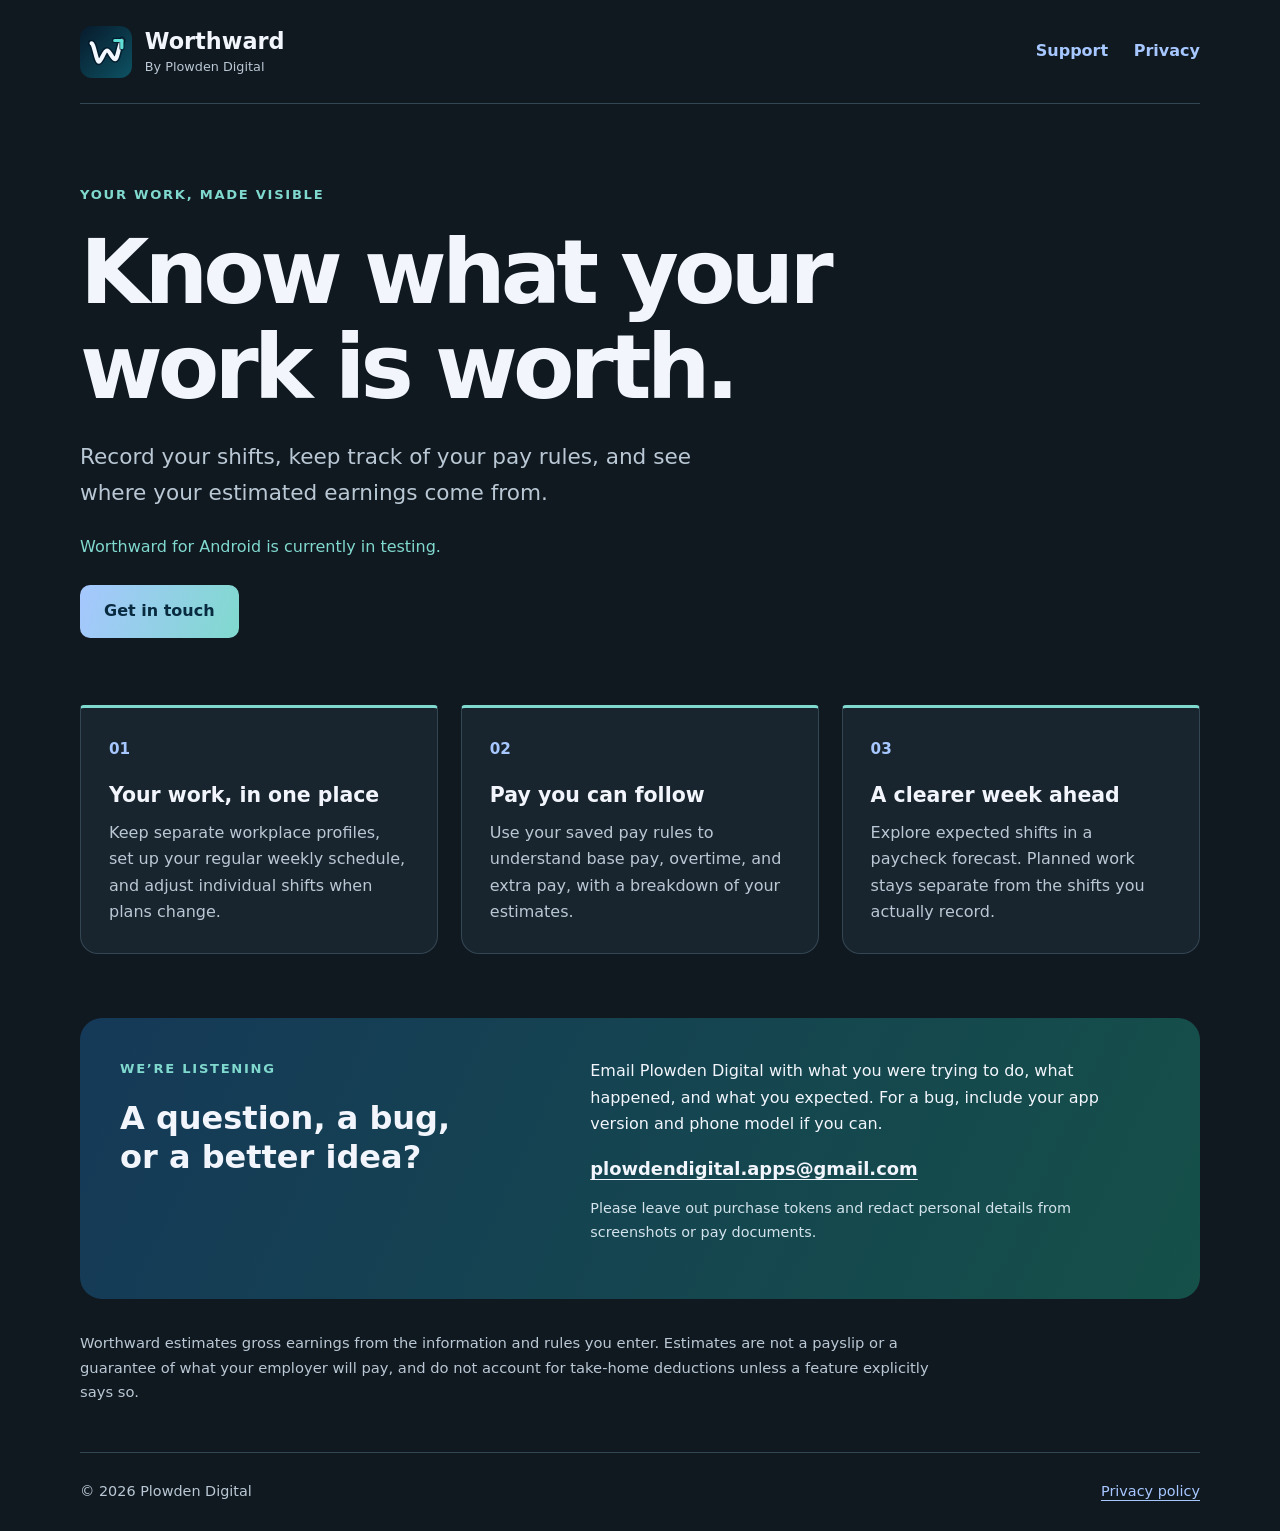
==== index.html @ e069a238 "Add Worthward website and privacy policy" ====
<!doctype html>
<html lang="en">
<head>
  <meta charset="utf-8">
  <meta name="viewport" content="width=device-width, initial-scale=1">
  <meta name="description" content="Worthward helps you record shifts, understand your pay rules, and estimate gross earnings. An Android app by Plowden Digital.">
  <meta name="theme-color" content="#101820">
  <title>Worthward | Plowden Digital</title>
  <link rel="icon" href="assets/worthward.svg" type="image/svg+xml">
  <link rel="stylesheet" href="styles.css">
</head>
<body>
  <a class="skip" href="#main">Skip to content</a>
  <header class="site-header wrap">
    <a class="brand" href="index.html" aria-label="Worthward home"><img src="assets/worthward.svg" width="52" height="52" alt=""><span>Worthward<small>By Plowden Digital</small></span></a>
    <nav aria-label="Main navigation"><a href="#support">Support</a><a href="privacy.html">Privacy</a></nav>
  </header>
  <main id="main" class="wrap">
    <section class="hero" aria-labelledby="intro">
      <p class="eyebrow">YOUR WORK, MADE VISIBLE</p>
      <h1 id="intro">Know what your<br>work is worth.</h1>
      <p class="lead">Record your shifts, keep track of your pay rules, and see where your estimated earnings come from.</p>
      <p class="availability">Worthward for Android is currently in testing.</p>
      <a class="button" href="#support">Get in touch</a>
    </section>
    <section class="features" aria-label="What Worthward helps you do">
      <article><span class="number" aria-hidden="true">01</span><h2>Your work, in one place</h2><p>Keep separate workplace profiles, set up your regular weekly schedule, and adjust individual shifts when plans change.</p></article>
      <article><span class="number" aria-hidden="true">02</span><h2>Pay you can follow</h2><p>Use your saved pay rules to understand base pay, overtime, and extra pay, with a breakdown of your estimates.</p></article>
      <article><span class="number" aria-hidden="true">03</span><h2>A clearer week ahead</h2><p>Explore expected shifts in a paycheck forecast. Planned work stays separate from the shifts you actually record.</p></article>
    </section>
    <section class="support-panel" id="support" aria-labelledby="support-title">
      <div><p class="eyebrow">WE’RE LISTENING</p><h2 id="support-title">A question, a bug,<br>or a better idea?</h2></div>
      <div><p>Email Plowden Digital with what you were trying to do, what happened, and what you expected. For a bug, include your app version and phone model if you can.</p><a class="contact" href="mailto:plowdendigital.apps@gmail.com">plowdendigital.apps@gmail.com</a><p class="fine">Please leave out purchase tokens and redact personal details from screenshots or pay documents.</p></div>
    </section>
    <p class="estimate-note">Worthward estimates gross earnings from the information and rules you enter. Estimates are not a payslip or a guarantee of what your employer will pay, and do not account for take-home deductions unless a feature explicitly says so.</p>
  </main>
  <footer class="wrap"><span>© 2026 Plowden Digital</span><a href="privacy.html">Privacy policy</a></footer>
</body>
</html>
---- styles.css ----
:root{color-scheme:dark;--bg:#101820;--panel:#18242e;--ink:#f2f6fc;--muted:#b9c8d4;--blue:#a6c7ff;--teal:#80d9ce;--line:#334653}
*{box-sizing:border-box}html{scroll-behavior:smooth;scroll-padding-top:1.5rem}body{margin:0;background:var(--bg);color:var(--ink);font-family:system-ui,-apple-system,"Segoe UI",sans-serif;font-size:1rem;line-height:1.65}a{color:var(--blue);text-underline-offset:.25em}a:hover{color:var(--teal)}a:focus-visible{outline:3px solid var(--teal);outline-offset:6px;border-radius:3px}.wrap{width:min(1120px,calc(100% - 3rem));margin-inline:auto}.site-header{display:flex;justify-content:space-between;align-items:center;gap:1.5rem;padding-block:1.6rem;border-bottom:1px solid var(--line)}.brand{display:flex;align-items:center;gap:.8rem;text-decoration:none;color:var(--ink);font-size:1.4rem;font-weight:750;line-height:1.3}.brand img{flex-shrink:0}.brand small{display:block;font-size:.8rem;font-weight:400;color:var(--muted);margin-top:.2rem}nav{display:flex;gap:1.6rem}nav a{text-decoration:none;font-weight:600}.skip{position:absolute;top:-100px;left:1rem;z-index:10;background:var(--ink);color:var(--bg);padding:.6rem 1rem}.skip:focus{top:1rem}.hero{padding:5rem 0 4.2rem;max-width:800px}.eyebrow{font-size:.82rem;letter-spacing:.13em;font-weight:750;color:var(--teal);margin:0 0 1.2rem}.hero h1{font-size:clamp(2.75rem,7vw,5.6rem);letter-spacing:-.055em;line-height:1.06;margin:0 0 1.5rem}.lead{font-size:1.35rem;color:var(--muted);max-width:620px}.availability{color:var(--teal);margin:1.5rem 0}.button{display:inline-block;background:linear-gradient(110deg,var(--blue),var(--teal));color:#092b40;font-weight:750;text-decoration:none;padding:.85rem 1.5rem;border-radius:10px}.button:hover{color:#092b40;background:var(--teal)}.features{display:grid;grid-template-columns:repeat(3,1fr);gap:1.4rem}.features article{padding:1.75rem;background:var(--panel);border:1px solid var(--line);border-top:3px solid var(--teal);border-radius:4px 4px 18px 18px}.number{font-weight:650;color:var(--blue);font-size:.95rem}.features h2{font-size:1.28rem;line-height:1.3;margin:1.2rem 0 .7rem}.features p{color:var(--muted);margin:0}.support-panel{margin-top:4rem;padding:2.5rem;display:grid;grid-template-columns:1fr 1.3fr;gap:2rem;border-radius:22px;background:linear-gradient(115deg,#153958,#155049)}.support-panel h2{font-size:2rem;line-height:1.2;margin:0}.support-panel p:first-child{margin-top:0}.contact{color:var(--ink);font-size:1.12rem;font-weight:650;overflow-wrap:anywhere}.fine{font-size:.9rem;color:#d3e3ec}.estimate-note{color:var(--muted);font-size:.92rem;max-width:850px;margin:2rem 0 3rem}footer{display:flex;justify-content:space-between;gap:1rem;border-top:1px solid var(--line);padding-block:1.7rem;color:var(--muted);font-size:.9rem}.policy{max-width:800px;padding:3.5rem 0}.policy h1{font-size:clamp(2.3rem,6vw,3.5rem);line-height:1.12;letter-spacing:-.035em;margin:0 0 1rem}.policy h2{font-size:1.4rem;line-height:1.3;color:var(--blue);margin:2.4rem 0 .9rem}.policy p,.policy li{color:#d4dee7}.policy li{margin-bottom:.55rem}.policy ul{padding-left:1.4rem}.policy .date{font-size:.9rem;color:var(--muted)}.policy .summary{border-left:4px solid var(--teal);padding:1rem 1.3rem;background:var(--panel);margin:1.8rem 0}.policy .summary p{margin:0}.policy a{overflow-wrap:anywhere}.policy-nav{display:flex;flex-wrap:wrap;gap:.45rem 1.3rem;margin:1.7rem 0;font-size:.95rem}.policy-nav a{white-space:normal}
@media(max-width:750px){.features{grid-template-columns:1fr}.support-panel{grid-template-columns:1fr;padding:1.7rem}.hero{padding-block:3.2rem}.features article{padding:1.5rem}.site-header{flex-wrap:wrap}.support-panel h2 br{display:none}}
@media(max-width:400px){.wrap{width:calc(100% - 2rem)}.site-header{gap:1rem}nav{gap:1.3rem}.hero h1{font-size:2.75rem}footer{flex-wrap:wrap}}
@media(prefers-reduced-motion:reduce){html{scroll-behavior:auto}}
@media print{body{background:white;color:black}.site-header nav,.policy-nav,.skip{display:none}.policy p,.policy li,.policy h2,a,footer{color:black}.policy{max-width:none;padding:1rem 0}.policy .summary{background:transparent}.wrap{width:100%}}
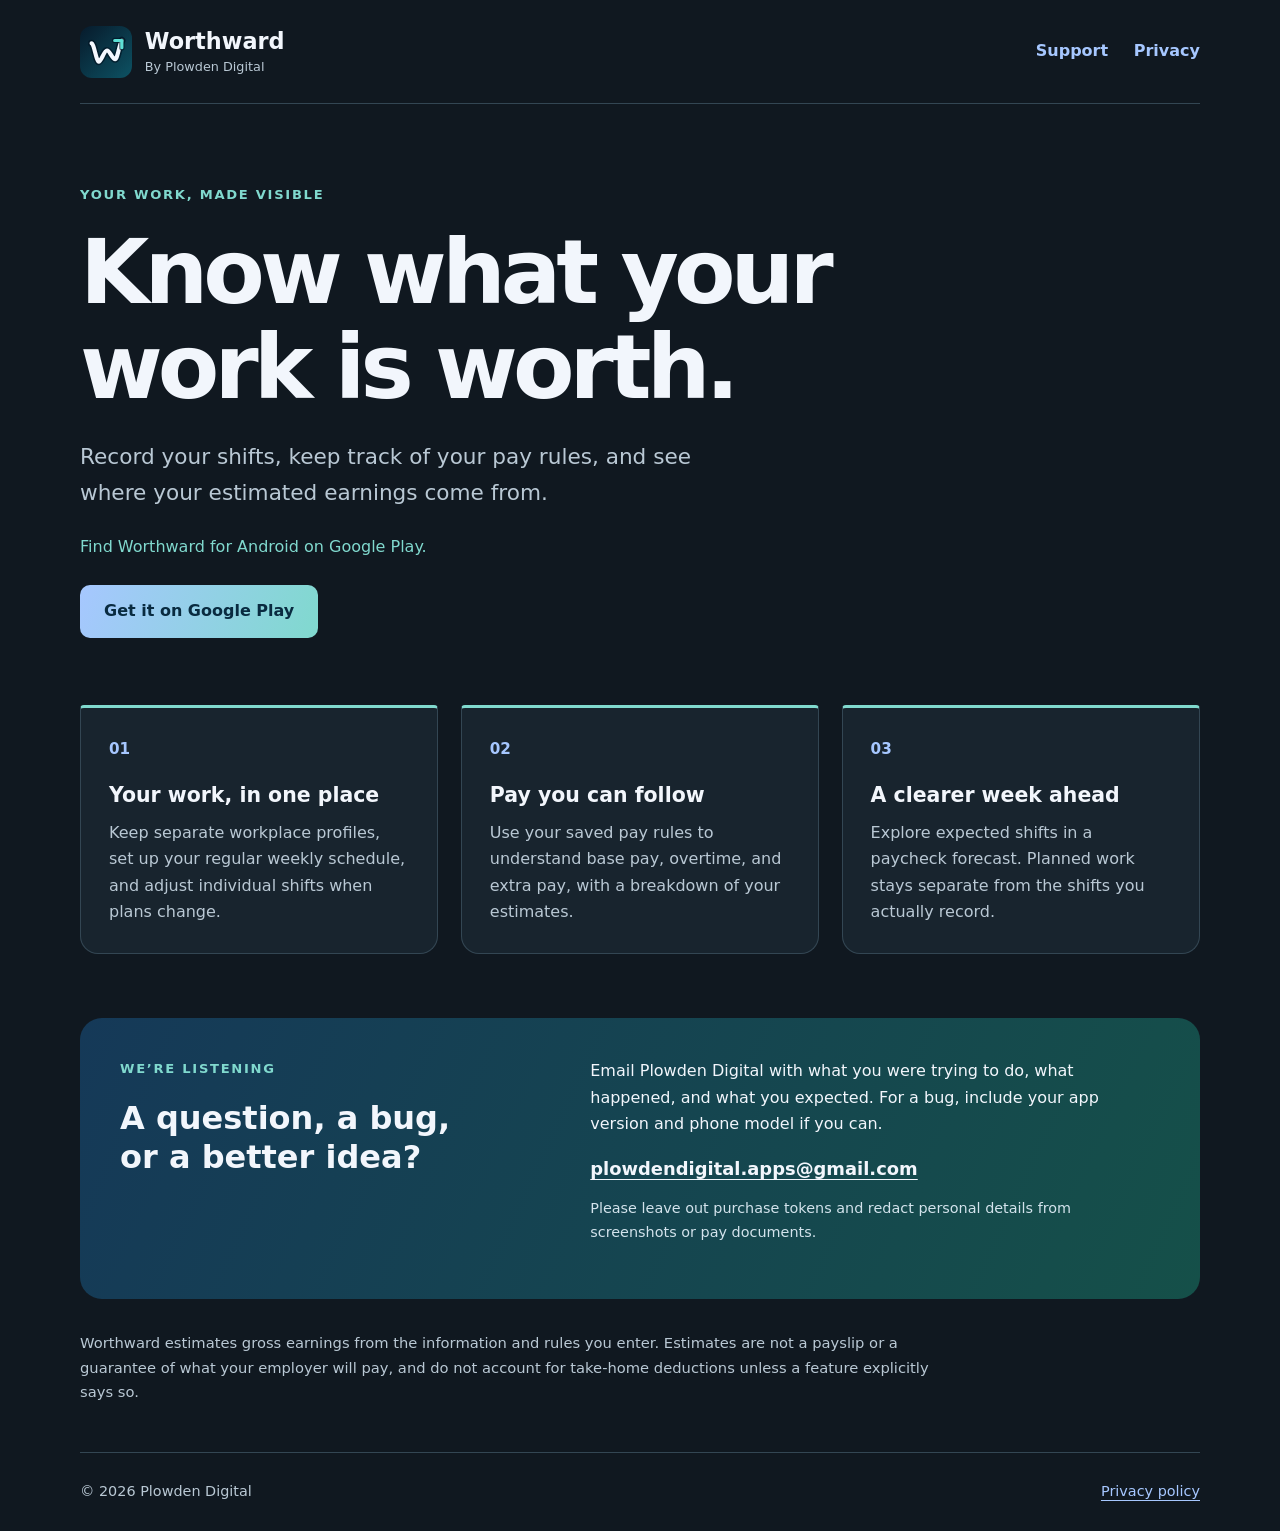
==== commit 6b3c88fd: "Link Worthward website to Google Play" ====
--- a/index.html
+++ b/index.html
@@ -20,8 +20,8 @@
       <p class="eyebrow">YOUR WORK, MADE VISIBLE</p>
       <h1 id="intro">Know what your<br>work is worth.</h1>
       <p class="lead">Record your shifts, keep track of your pay rules, and see where your estimated earnings come from.</p>
-      <p class="availability">Worthward for Android is currently in testing.</p>
-      <a class="button" href="#support">Get in touch</a>
+      <p class="availability">Find Worthward for Android on Google Play.</p>
+      <a class="button" href="https://play.google.com/store/apps/details?id=com.mplowden.worthward">Get it on Google Play</a>
     </section>
     <section class="features" aria-label="What Worthward helps you do">
       <article><span class="number" aria-hidden="true">01</span><h2>Your work, in one place</h2><p>Keep separate workplace profiles, set up your regular weekly schedule, and adjust individual shifts when plans change.</p></article>
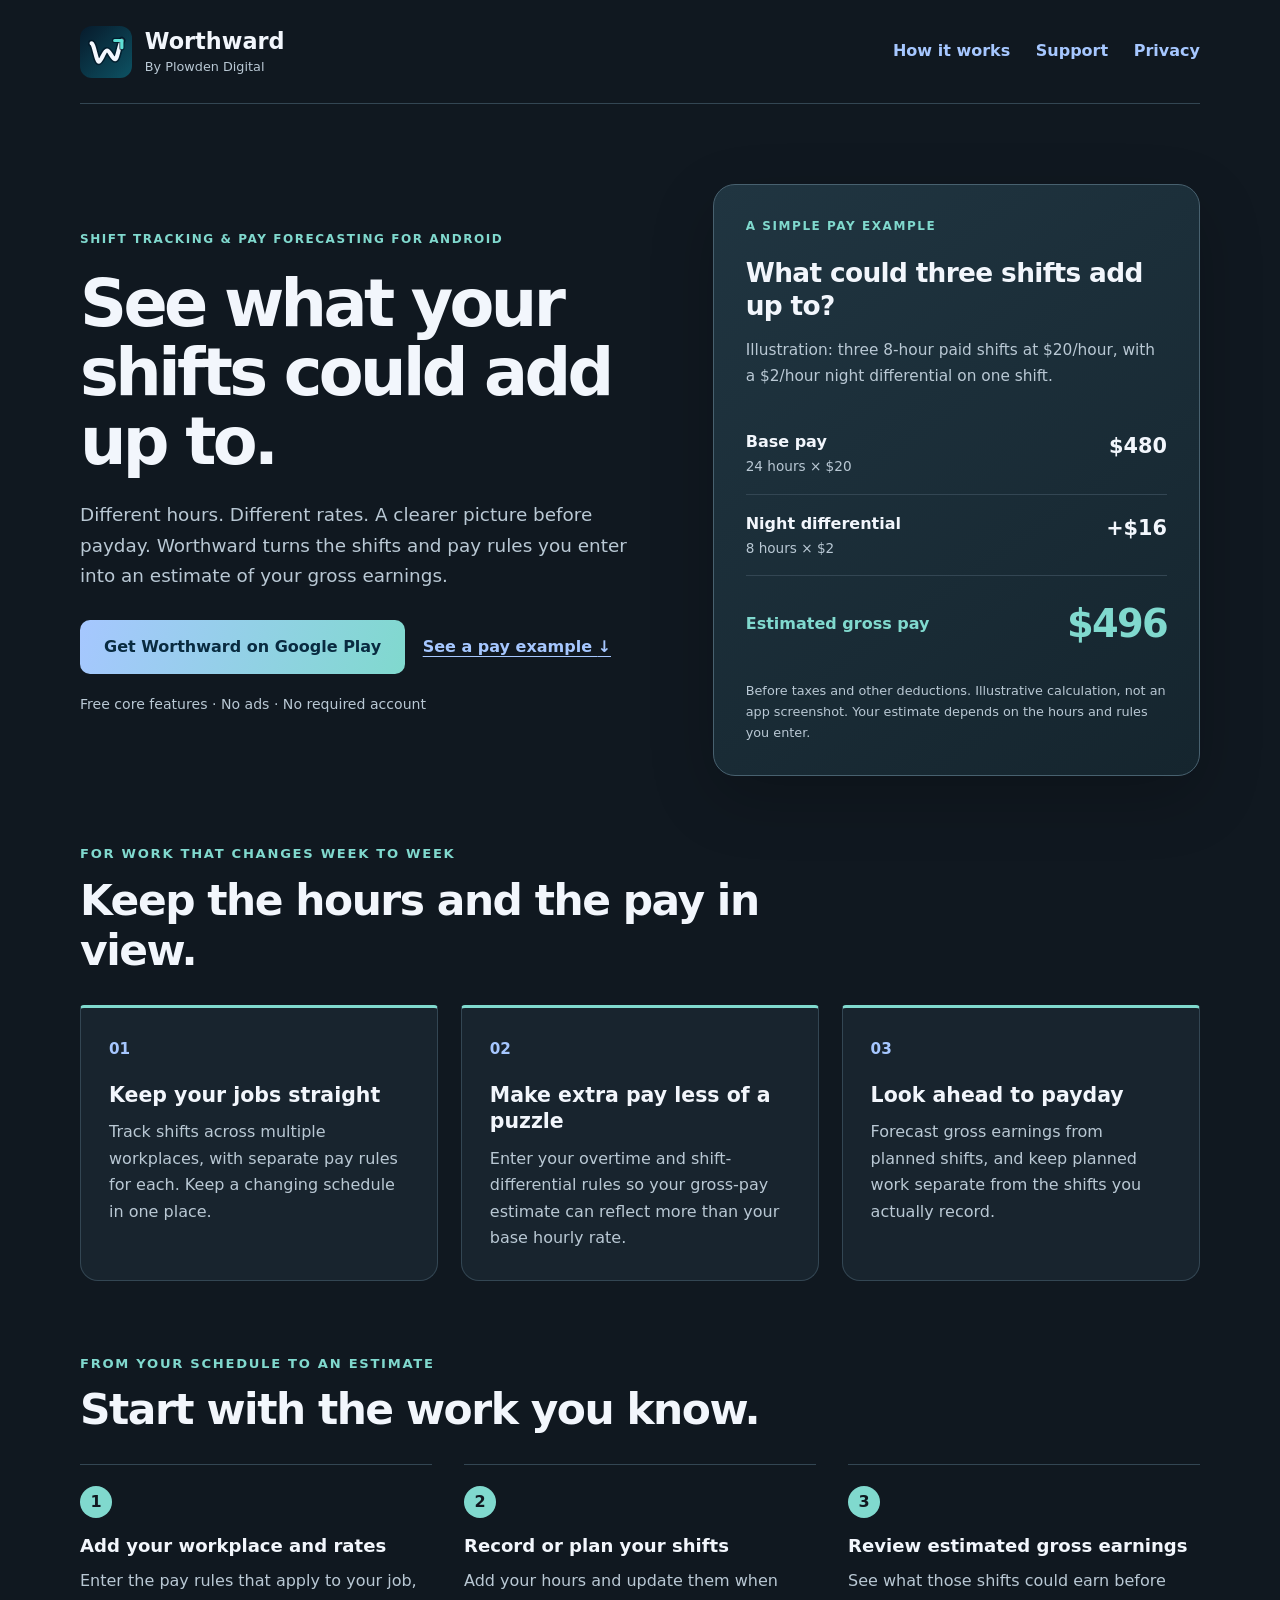
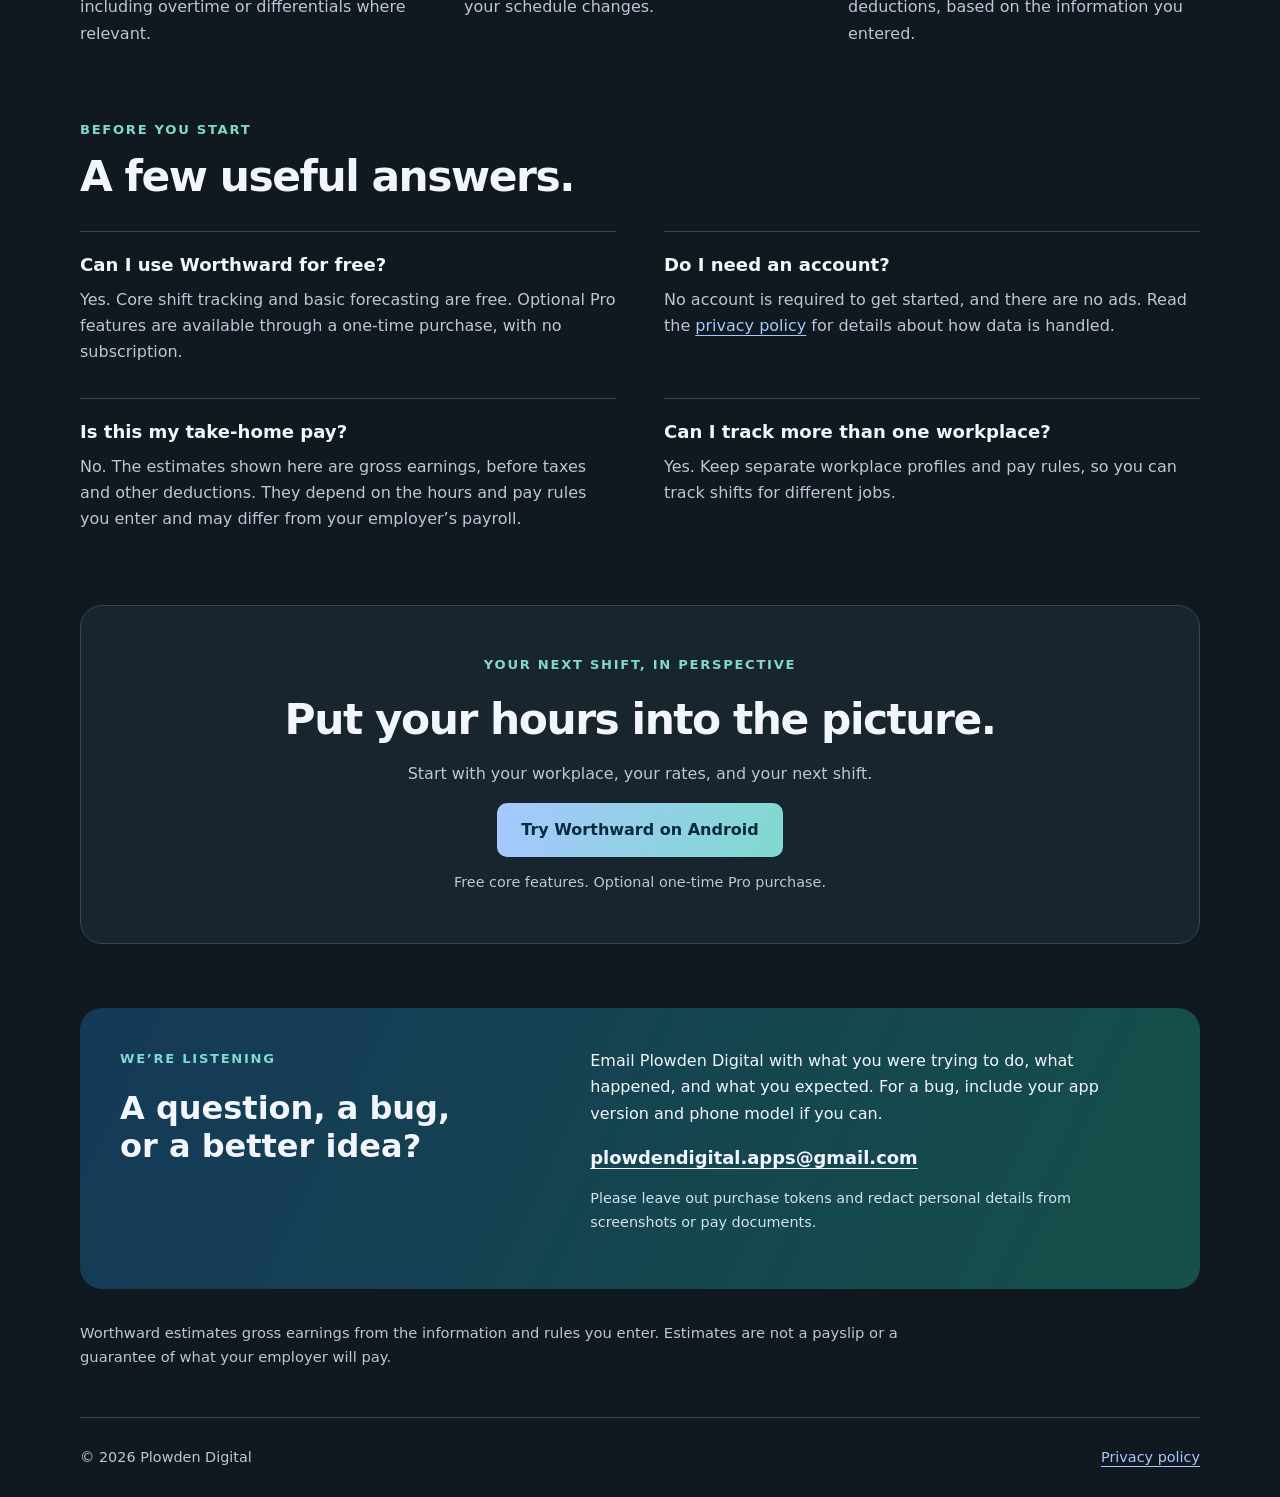
==== commit a7731fd0: "Improve Worthward landing page with benefits, pay example and clear free tier" ====
--- a/index.html
+++ b/index.html
@@ -3,9 +3,14 @@
 <head>
   <meta charset="utf-8">
   <meta name="viewport" content="width=device-width, initial-scale=1">
-  <meta name="description" content="Worthward helps you record shifts, understand your pay rules, and estimate gross earnings. An Android app by Plowden Digital.">
+  <meta name="description" content="Track shifts, manage pay rates across workplaces, and forecast gross earnings with Worthward for Android. Free core features. No ads or required account.">
   <meta name="theme-color" content="#101820">
-  <title>Worthward | Plowden Digital</title>
+  <meta property="og:title" content="Worthward | Shift Tracker & Gross Pay Forecast for Android">
+  <meta property="og:description" content="See what your shifts could add up to before payday. Free core features, no ads, and no required account.">
+  <meta property="og:type" content="website">
+  <meta property="og:url" content="https://liambic82.github.io/worthward-website/">
+  <link rel="canonical" href="https://liambic82.github.io/worthward-website/">
+  <title>Worthward | Shift Tracker & Gross Pay Forecast for Android</title>
   <link rel="icon" href="assets/worthward.svg" type="image/svg+xml">
   <link rel="stylesheet" href="styles.css">
 </head>
@@ -13,26 +18,52 @@
   <a class="skip" href="#main">Skip to content</a>
   <header class="site-header wrap">
     <a class="brand" href="index.html" aria-label="Worthward home"><img src="assets/worthward.svg" width="52" height="52" alt=""><span>Worthward<small>By Plowden Digital</small></span></a>
-    <nav aria-label="Main navigation"><a href="#support">Support</a><a href="privacy.html">Privacy</a></nav>
+    <nav aria-label="Main navigation"><a href="#how-it-works">How it works</a><a href="#support">Support</a><a href="privacy.html">Privacy</a></nav>
   </header>
   <main id="main" class="wrap">
-    <section class="hero" aria-labelledby="intro">
-      <p class="eyebrow">YOUR WORK, MADE VISIBLE</p>
-      <h1 id="intro">Know what your<br>work is worth.</h1>
-      <p class="lead">Record your shifts, keep track of your pay rules, and see where your estimated earnings come from.</p>
-      <p class="availability">Find Worthward for Android on Google Play.</p>
-      <a class="button" href="https://play.google.com/store/apps/details?id=com.mplowden.worthward">Get it on Google Play</a>
+    <section class="hero hero-grid" aria-labelledby="intro">
+      <div>
+        <p class="eyebrow">SHIFT TRACKING &amp; PAY FORECASTING FOR ANDROID</p>
+        <h1 id="intro">See what your shifts could add up to.</h1>
+        <p class="lead">Different hours. Different rates. A clearer picture before payday. Worthward turns the shifts and pay rules you enter into an estimate of your gross earnings.</p>
+        <div class="actions"><a class="button" href="https://play.google.com/store/apps/details?id=com.mplowden.worthward">Get Worthward on Google Play</a><a class="text-link" href="#pay-example">See a pay example <span aria-hidden="true">↓</span></a></div>
+        <p class="trust-line">Free core features · No ads · No required account</p>
+      </div>
+      <aside class="example-card" id="pay-example" aria-labelledby="example-title">
+        <p class="eyebrow">A SIMPLE PAY EXAMPLE</p>
+        <h2 id="example-title">What could three shifts add up to?</h2>
+        <p class="example-context">Illustration: three 8-hour paid shifts at $20/hour, with a $2/hour night differential on one shift.</p>
+        <dl class="pay-breakdown"><div><dt>Base pay <small>24 hours × $20</small></dt><dd>$480</dd></div><div><dt>Night differential <small>8 hours × $2</small></dt><dd>+$16</dd></div><div class="pay-total"><dt>Estimated gross pay</dt><dd>$496</dd></div></dl>
+        <p class="fine">Before taxes and other deductions. Illustrative calculation, not an app screenshot. Your estimate depends on the hours and rules you enter.</p>
+      </aside>
     </section>
-    <section class="features" aria-label="What Worthward helps you do">
-      <article><span class="number" aria-hidden="true">01</span><h2>Your work, in one place</h2><p>Keep separate workplace profiles, set up your regular weekly schedule, and adjust individual shifts when plans change.</p></article>
-      <article><span class="number" aria-hidden="true">02</span><h2>Pay you can follow</h2><p>Use your saved pay rules to understand base pay, overtime, and extra pay, with a breakdown of your estimates.</p></article>
-      <article><span class="number" aria-hidden="true">03</span><h2>A clearer week ahead</h2><p>Explore expected shifts in a paycheck forecast. Planned work stays separate from the shifts you actually record.</p></article>
+    <section class="benefits" aria-labelledby="benefits-title">
+      <div class="section-heading"><p class="eyebrow">FOR WORK THAT CHANGES WEEK TO WEEK</p><h2 id="benefits-title">Keep the hours and the pay in view.</h2></div>
+      <div class="features">
+        <article><span class="number" aria-hidden="true">01</span><h3>Keep your jobs straight</h3><p>Track shifts across multiple workplaces, with separate pay rules for each. Keep a changing schedule in one place.</p></article>
+        <article><span class="number" aria-hidden="true">02</span><h3>Make extra pay less of a puzzle</h3><p>Enter your overtime and shift-differential rules so your gross-pay estimate can reflect more than your base hourly rate.</p></article>
+        <article><span class="number" aria-hidden="true">03</span><h3>Look ahead to payday</h3><p>Forecast gross earnings from planned shifts, and keep planned work separate from the shifts you actually record.</p></article>
+      </div>
     </section>
+    <section class="how-section" id="how-it-works" aria-labelledby="how-title">
+      <div class="section-heading"><p class="eyebrow">FROM YOUR SCHEDULE TO AN ESTIMATE</p><h2 id="how-title">Start with the work you know.</h2></div>
+      <ol class="steps"><li><h3>Add your workplace and rates</h3><p>Enter the pay rules that apply to your job, including overtime or differentials where relevant.</p></li><li><h3>Record or plan your shifts</h3><p>Add your hours and update them when your schedule changes.</p></li><li><h3>Review estimated gross earnings</h3><p>See what those shifts could earn before deductions, based on the information you entered.</p></li></ol>
+    </section>
+    <section class="faq-section" aria-labelledby="faq-title">
+      <div class="section-heading"><p class="eyebrow">BEFORE YOU START</p><h2 id="faq-title">A few useful answers.</h2></div>
+      <div class="faq-grid">
+        <article><h3>Can I use Worthward for free?</h3><p>Yes. Core shift tracking and basic forecasting are free. Optional Pro features are available through a one-time purchase, with no subscription.</p></article>
+        <article><h3>Do I need an account?</h3><p>No account is required to get started, and there are no ads. Read the <a href="privacy.html">privacy policy</a> for details about how data is handled.</p></article>
+        <article><h3>Is this my take-home pay?</h3><p>No. The estimates shown here are gross earnings, before taxes and other deductions. They depend on the hours and pay rules you enter and may differ from your employer’s payroll.</p></article>
+        <article><h3>Can I track more than one workplace?</h3><p>Yes. Keep separate workplace profiles and pay rules, so you can track shifts for different jobs.</p></article>
+      </div>
+    </section>
+    <section class="download-panel" aria-labelledby="download-title"><p class="eyebrow">YOUR NEXT SHIFT, IN PERSPECTIVE</p><h2 id="download-title">Put your hours into the picture.</h2><p>Start with your workplace, your rates, and your next shift.</p><a class="button" href="https://play.google.com/store/apps/details?id=com.mplowden.worthward">Try Worthward on Android</a><p class="fine">Free core features. Optional one-time Pro purchase.</p></section>
     <section class="support-panel" id="support" aria-labelledby="support-title">
       <div><p class="eyebrow">WE’RE LISTENING</p><h2 id="support-title">A question, a bug,<br>or a better idea?</h2></div>
       <div><p>Email Plowden Digital with what you were trying to do, what happened, and what you expected. For a bug, include your app version and phone model if you can.</p><a class="contact" href="mailto:plowdendigital.apps@gmail.com">plowdendigital.apps@gmail.com</a><p class="fine">Please leave out purchase tokens and redact personal details from screenshots or pay documents.</p></div>
     </section>
-    <p class="estimate-note">Worthward estimates gross earnings from the information and rules you enter. Estimates are not a payslip or a guarantee of what your employer will pay, and do not account for take-home deductions unless a feature explicitly says so.</p>
+    <p class="estimate-note">Worthward estimates gross earnings from the information and rules you enter. Estimates are not a payslip or a guarantee of what your employer will pay.</p>
   </main>
   <footer class="wrap"><span>© 2026 Plowden Digital</span><a href="privacy.html">Privacy policy</a></footer>
 </body>
--- a/styles.css
+++ b/styles.css
@@ -4,3 +4,10 @@
 @media(max-width:400px){.wrap{width:calc(100% - 2rem)}.site-header{gap:1rem}nav{gap:1.3rem}.hero h1{font-size:2.75rem}footer{flex-wrap:wrap}}
 @media(prefers-reduced-motion:reduce){html{scroll-behavior:auto}}
 @media print{body{background:white;color:black}.site-header nav,.policy-nav,.skip{display:none}.policy p,.policy li,.policy h2,a,footer{color:black}.policy{max-width:none;padding:1rem 0}.policy .summary{background:transparent}.wrap{width:100%}}
+
+
+/* Landing page additions; the existing privacy policy layout is preserved. */
+.hero-grid{max-width:none;display:grid;grid-template-columns:1.2fr 1fr;gap:3rem;align-items:center}.hero-grid h1{font-size:clamp(2.8rem,5.1vw,4.6rem);max-width:700px}.hero-grid .eyebrow{font-size:.75rem}.hero-grid .lead{font-size:1.15rem}.actions{display:flex;flex-wrap:wrap;align-items:center;gap:1.1rem;margin-top:1.8rem}.text-link{font-weight:650}.trust-line{color:var(--muted);font-size:.88rem;margin-top:1.2rem}.example-card{border:1px solid #48616f;border-radius:22px;padding:2rem;background:linear-gradient(145deg,#203541,#15252e);box-shadow:0 22px 65px #0003;scroll-margin-top:2rem}.example-card h2{font-size:1.65rem;line-height:1.25;margin:0 0 1rem;letter-spacing:-.025em}.example-context{font-size:.96rem;color:var(--muted)}.pay-breakdown{margin:1.5rem 0}.pay-breakdown>div{display:flex;justify-content:space-between;gap:1rem;padding:1rem 0;border-bottom:1px solid var(--line)}.pay-breakdown dt{font-weight:650}.pay-breakdown dt small{display:block;font-size:.85rem;font-weight:400;color:var(--muted)}.pay-breakdown dd{margin:0;font-size:1.3rem;font-weight:750;font-variant-numeric:tabular-nums}.pay-breakdown .pay-total{align-items:center;border:0;padding-bottom:0;color:var(--teal)}.pay-total dd{font-size:2.4rem;letter-spacing:-.045em}.example-card .fine{font-size:.8rem;color:var(--muted);margin-bottom:0}.section-heading{max-width:700px;margin-bottom:1.8rem}.section-heading .eyebrow{margin-bottom:.7rem}.section-heading h2,.download-panel h2{font-size:clamp(1.8rem,3.4vw,2.65rem);line-height:1.18;letter-spacing:-.035em;margin:0}.features h3{font-size:1.28rem;line-height:1.3;margin:1.2rem 0 .7rem}.how-section,.faq-section{padding-top:4.5rem}.steps{list-style:none;counter-reset:step;display:grid;grid-template-columns:repeat(3,1fr);gap:2rem;padding:0;margin:0}.steps li{counter-increment:step;border-top:1px solid var(--line);padding-top:1.3rem}.steps li:before{content:counter(step);display:inline-grid;place-items:center;width:2rem;height:2rem;background:var(--teal);color:#101820;font-weight:750;border-radius:50%}.steps h3,.faq-grid h3{font-size:1.13rem;line-height:1.35;margin:1rem 0 .6rem}.steps p,.faq-grid p{color:var(--muted);margin:0}.faq-grid{display:grid;grid-template-columns:1fr 1fr;gap:2rem 3rem}.faq-grid article{border-top:1px solid var(--line);padding-top:.3rem}.download-panel{margin-top:4.5rem;padding:3rem 2rem;text-align:center;border:1px solid var(--line);border-radius:22px;background:var(--panel)}.download-panel>p:not(.eyebrow){color:var(--muted)}.download-panel .fine{margin-bottom:0}.button{text-align:center}.benefits,.how-section,.faq-section{scroll-margin-top:2rem}
+@media(max-width:950px){.hero-grid{grid-template-columns:1fr;gap:2rem}.hero-grid>div{max-width:720px}.example-card{max-width:620px;width:100%}.hero-grid h1{font-size:clamp(2.8rem,7vw,4.6rem)}}
+@media(max-width:750px){.steps,.faq-grid{grid-template-columns:1fr;gap:1.5rem}.how-section,.faq-section{padding-top:3.2rem}.download-panel{margin-top:3.2rem}.site-header nav{flex-wrap:wrap;gap:.7rem 1.3rem}.example-card{padding:1.5rem}.hero-grid{padding-block:3rem}.download-panel{padding:2rem 1.4rem}}
+@media(max-width:400px){.hero-grid h1{font-size:2.65rem}.actions .button{width:100%;padding-inline:1rem}.example-card{padding:1.2rem}.pay-total dd{font-size:2rem}}
